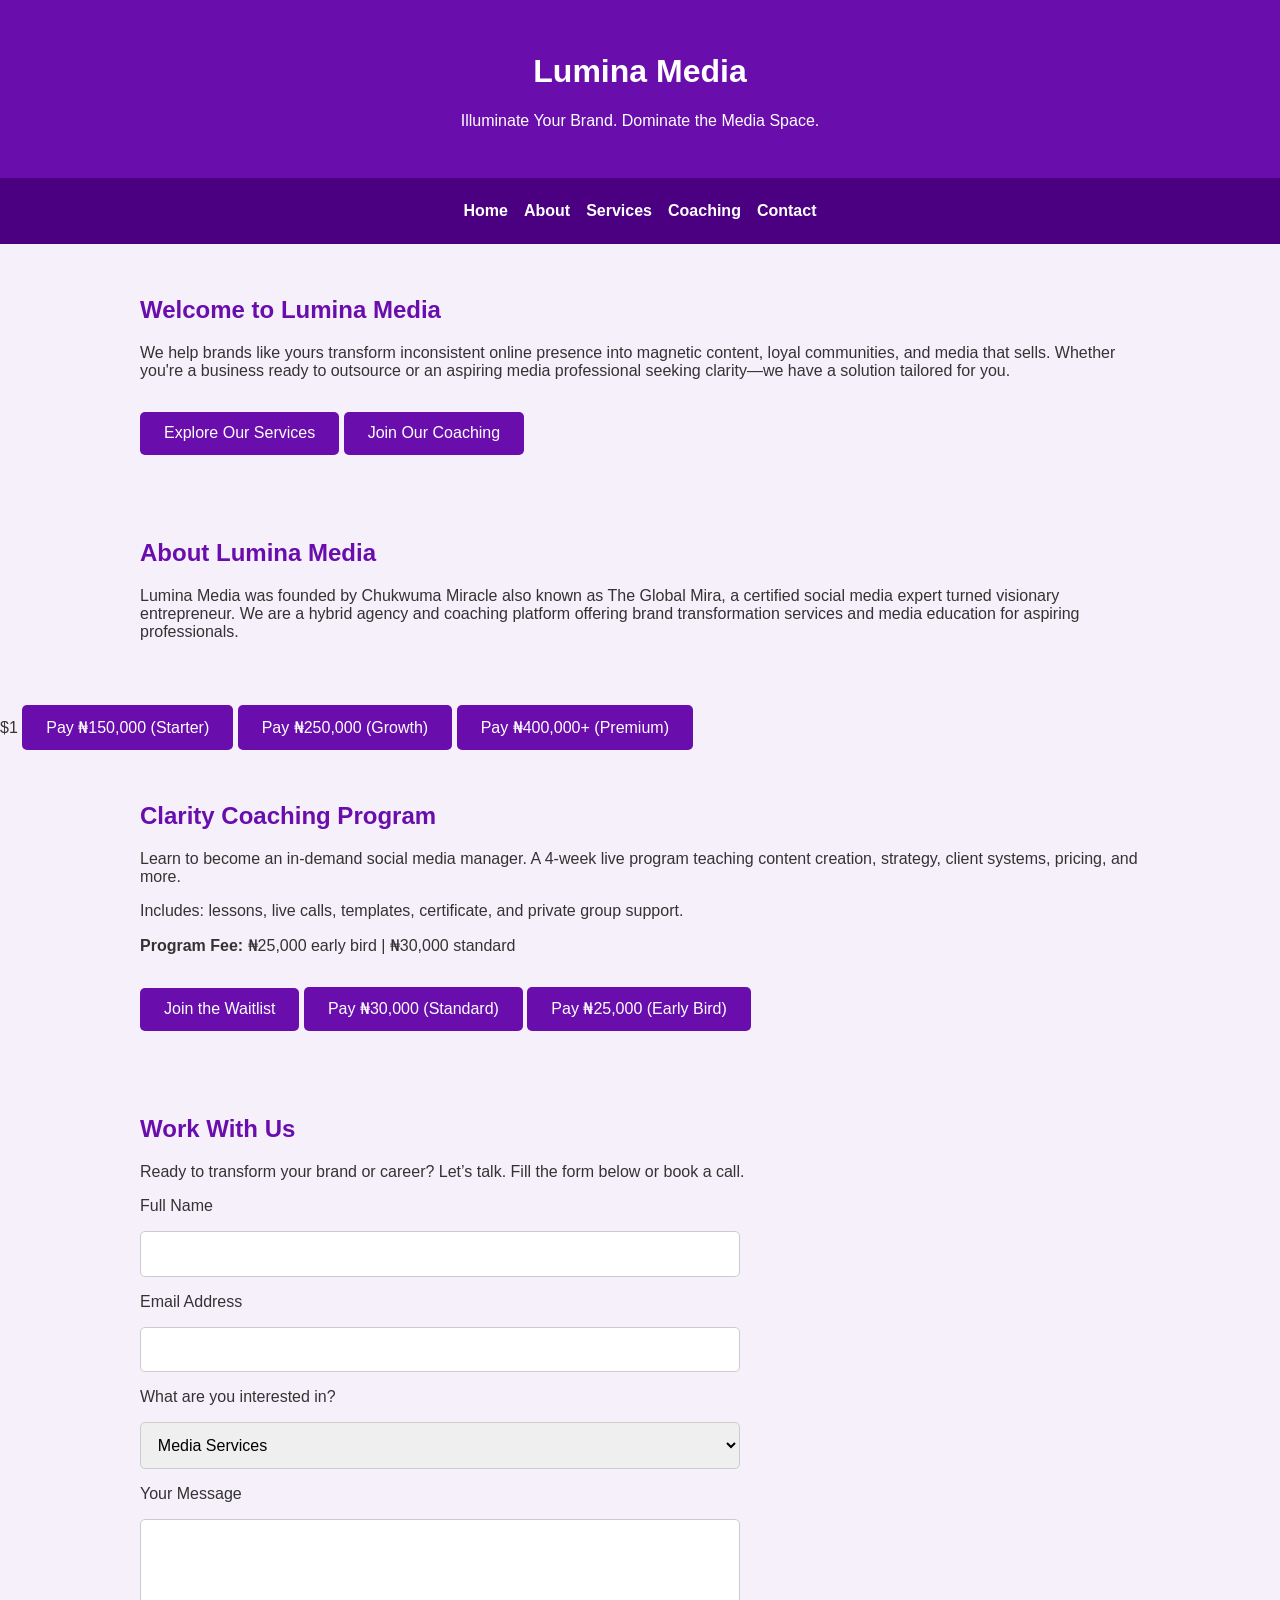
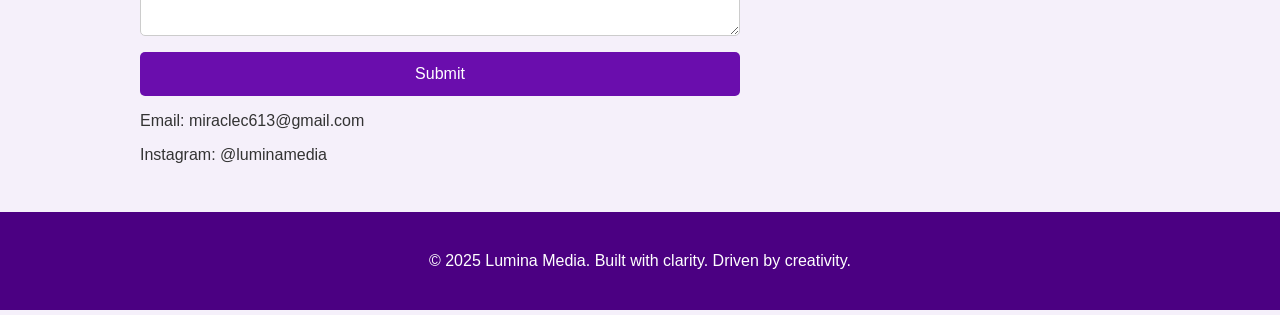
==== index.html @ eacf4d1a "Create index.html" ====
<!DOCTYPE html>
<html lang="en">

<head>
  <meta charset="UTF-8">
  <meta name="viewport" content="width=device-width, initial-scale=1.0">
  <title>Lumina Media</title>
  <style>
    body {
      margin: 0;
      font-family: 'Segoe UI', Tahoma, Geneva, Verdana, sans-serif;
      background-color: #f5f0fa;
      color: #333;
    }

    header {
      background-color: #6a0dad; /* Brand purple */
      color: #fff;
      padding: 2rem;
      text-align: center;
    }

    nav {
      background-color: #4b0082;
      display: flex;
      flex-wrap: wrap;
      justify-content: center;
      padding: 1rem;
    }

    nav a {
      color: #fff;
      margin: 0.5rem;
      text-decoration: none;
      font-weight: bold;
    }

    section {
      padding: 2rem;
      max-width: 1000px;
      margin: auto;
    }

    h2 {
      color: #6a0dad;
    }

    footer {
      background-color: #4b0082;
      color: white;
      text-align: center;
      padding: 1.5rem;
    }

    .cta-button {
      display: inline-block;
      background-color: #6a0dad;
      color: #fff;
      padding: 0.8rem 1.5rem;
      border-radius: 5px;
      text-decoration: none;
      margin-top: 1rem;
    }

    form {
      display: flex;
      flex-direction: column;
      gap: 1rem;
      max-width: 600px;
      margin-top: 1rem;
    }

    input, textarea, select, button {
      padding: 0.8rem;
      border: 1px solid #ccc;
      border-radius: 5px;
      font-size: 1rem;
    }

    button {
      background-color: #6a0dad;
      color: white;
      border: none;
      cursor: pointer;
    }

    button:hover {
      background-color: #5a009c;
    }

    @media (max-width: 768px) {
      nav {
        flex-direction: column;
        align-items: center;
      }

      section {
        padding: 1rem;
      }
    }
  </style>
</head>

<body>
  <header>
    <h1>Lumina Media</h1>
    <p>Illuminate Your Brand. Dominate the Media Space.</p>
  </header>

  <nav>
    <a href="#home">Home</a>
    <a href="#about">About</a>
    <a href="#services">Services</a>
    <a href="#coaching">Coaching</a>
    <a href="#contact">Contact</a>
  </nav>

  <section id="home">
    <h2>Welcome to Lumina Media</h2>
    <p>We help brands like yours transform inconsistent online presence into magnetic content, loyal communities, and media that sells. Whether you're a business ready to outsource or an aspiring media professional seeking clarity—we have a solution tailored for you.</p>
    <a href="#services" class="cta-button">Explore Our Services</a>
    <a href="#coaching" class="cta-button">Join Our Coaching</a>
  </section>

  <section id="about">
    <h2>About Lumina Media</h2>
    <p>Lumina Media was founded by Chukwuma Miracle also known as The Global Mira, a certified social media expert turned visionary entrepreneur. We are a hybrid agency and coaching platform offering brand transformation services and media education for aspiring professionals.</p>
  </section>

  $1

  <button onclick="payForStarter()" class="cta-button">Pay ₦150,000 (Starter)</button>
  <button onclick="payForGrowth()" class="cta-button">Pay ₦250,000 (Growth)</button>
  <button onclick="payForPremium()" class="cta-button">Pay ₦400,000+ (Premium)</button>
</section>

  <section id="coaching">
    <h2>Clarity Coaching Program</h2>
    <p>Learn to become an in-demand social media manager. A 4-week live program teaching content creation, strategy, client systems, pricing, and more.</p>
    <p>Includes: lessons, live calls, templates, certificate, and private group support.</p>
    <p><strong>Program Fee:</strong> ₦25,000 early bird | ₦30,000 standard</p>
    <a href="#contact" class="cta-button">Join the Waitlist</a>
  <button onclick="payWithPaystackStandard()" class="cta-button">Pay ₦30,000 (Standard)</button>
<button onclick="payWithPaystackEarlyBird()" class="cta-button">Pay ₦25,000 (Early Bird)</button>

<script src="https://js.paystack.co/v1/inline.js">  function payForStarter() {
    var handler = PaystackPop.setup({
      key: 'pk_test_6141b85a9f91c3f1a04c5c65127d04c262500b58',
      email: 'miraclec613@gmail.com',
      amount: 15000000,
      currency: 'NGN',
      ref: '' + Math.floor((Math.random() * 1000000000) + 1),
      callback: function(response) {
        alert('Starter Package Payment successful. Transaction reference: ' + response.reference);
      },
      onClose: function() {
        alert('Payment window closed.');
      }
    });
    handler.openIframe();
  }

  function payForGrowth() {
    var handler = PaystackPop.setup({
      key: 'pk_test_6141b85a9f91c3f1a04c5c65127d04c262500b58',
      email: 'miraclec613@gmail.com',
      amount: 25000000,
      currency: 'NGN',
      ref: '' + Math.floor((Math.random() * 1000000000) + 1),
      callback: function(response) {
        alert('Growth Package Payment successful. Transaction reference: ' + response.reference);
      },
      onClose: function() {
        alert('Payment window closed.');
      }
    });
    handler.openIframe();
  }

  function payForPremium() {
    var handler = PaystackPop.setup({
      key: 'pk_test_6141b85a9f91c3f1a04c5c65127d04c262500b58',
      email: 'miraclec613@gmail.com',
      amount: 40000000,
      currency: 'NGN',
      ref: '' + Math.floor((Math.random() * 1000000000) + 1),
      callback: function(response) {
        alert('Premium Package Payment successful. Transaction reference: ' + response.reference);
      },
      onClose: function() {
        alert('Payment window closed.');
      }
    });
    handler.openIframe();
  }

$1
<script>
  function payWithPaystackStandard() {
    var handler = PaystackPop.setup({
      key: 'pk_test_6141b85a9f91c3f1a04c5c65127d04c262500b58',
      email: 'miraclec613@gmail.com',
      amount: 3000000, // ₦30,000
      currency: 'NGN',
      ref: '' + Math.floor((Math.random() * 1000000000) + 1),
      callback: function(response) {
        alert('Standard Payment successful. Transaction reference: ' + response.reference);
      },
      onClose: function() {
        alert('Payment window closed.');
      }
    });
    handler.openIframe();
  }

  function payWithPaystackEarlyBird() {
    var handler = PaystackPop.setup({
      key: 'pk_test_6141b85a9f91c3f1a04c5c65127d04c262500b58',
      email: 'miraclec613@gmail.com',
      amount: 2500000, // ₦25,000
      currency: 'NGN',
      ref: '' + Math.floor((Math.random() * 1000000000) + 1),
      callback: function(response) {
        alert('Early Bird Payment successful. Transaction reference: ' + response.reference);
      },
      onClose: function() {
        alert('Payment window closed.');
      }
    });
    handler.openIframe();
  }
</script>

</section>
<section id="contact">
    <h2>Work With Us</h2>
    <p>Ready to transform your brand or career? Let’s talk. Fill the form below or book a call.</p>

    <form action="https://formspree.io/f/xovwnzne" method="POST" onsubmit="window.location.href='https://calendly.com/luminamedia-booking'; return false;">
      <label for="name">Full Name</label>
      <input type="text" id="name" name="name" required>

      <label for="email">Email Address</label>
      <input type="email" id="email" name="email" required>

      <label for="service">What are you interested in?</label>
      <select id="service" name="service">
        <option value="media">Media Services</option>
        <option value="coaching">Coaching Program</option>
        <option value="both">Both</option>
      </select>

      <label for="message">Your Message</label>
      <textarea id="message" name="message" rows="5" required></textarea>

      <button type="submit">Submit</button>
    </form>

    <p>Email: miraclec613@gmail.com</p>
    <p>Instagram: @luminamedia</p>
  </section>

  <footer>
    <p>&copy; 2025 Lumina Media. Built with clarity. Driven by creativity.</p>
  </footer>
</body>

</html>
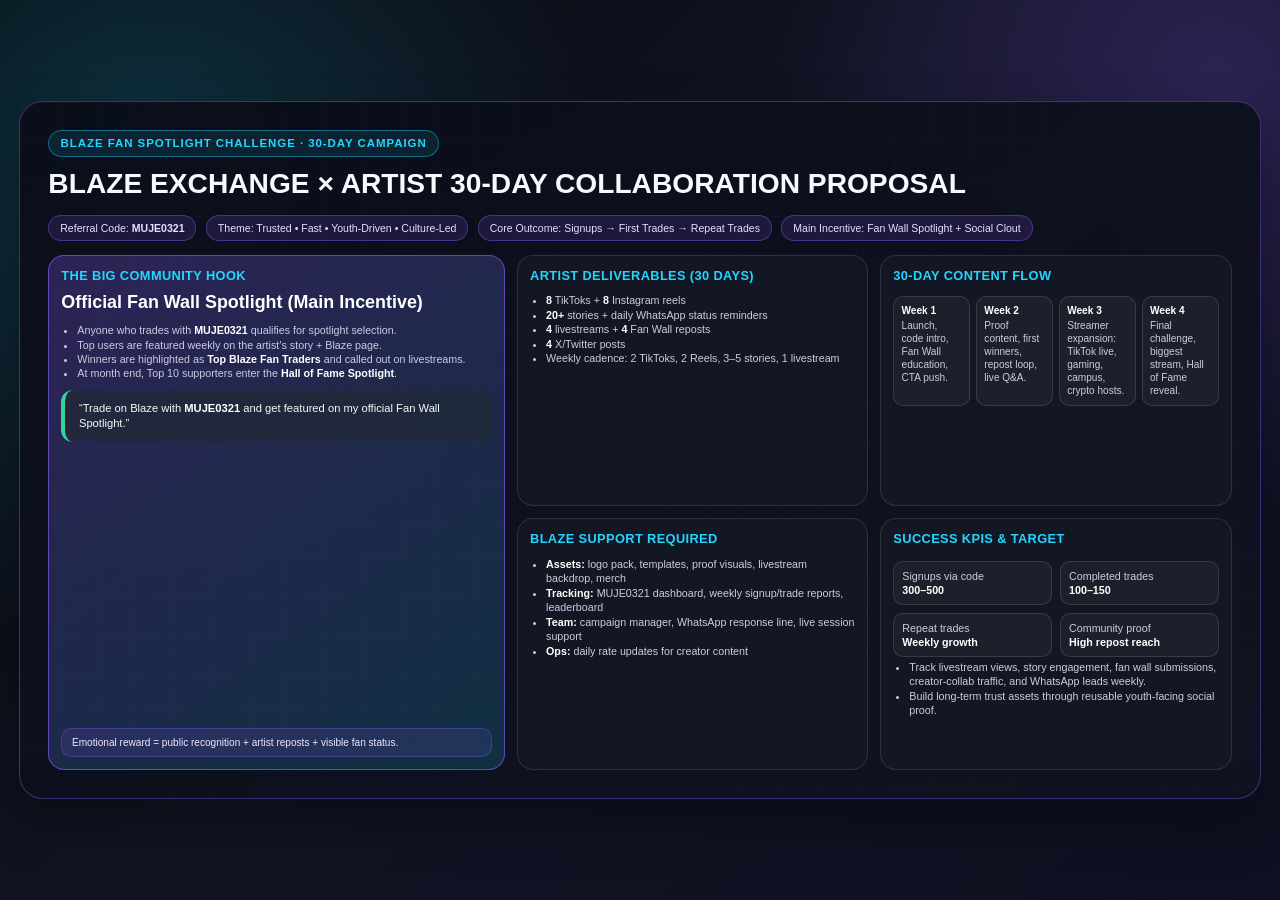
==== commit 382b138f: "Merge pull request #1 from chukwumaM/codex/create-presentation-slide-for-artist-collaboration Create" ====
--- a/index.html
+++ b/index.html
@@ -1,268 +1,305 @@
 <!DOCTYPE html>
 <html lang="en">
-
 <head>
-  <meta charset="UTF-8">
-  <meta name="viewport" content="width=device-width, initial-scale=1.0">
-  <title>Lumina Media</title>
+  <meta charset="UTF-8" />
+  <meta name="viewport" content="width=device-width, initial-scale=1.0" />
+  <title>Blaze Exchange × Artist Collaboration Proposal</title>
   <style>
+    :root {
+      --bg: #06070b;
+      --card: rgba(20, 24, 36, 0.92);
+      --card-soft: rgba(34, 40, 58, 0.85);
+      --text: #f8f9ff;
+      --muted: #c9cde1;
+      --accent: #8d5bff;
+      --accent-2: #25d5ff;
+      --success: #34d399;
+      --warning: #f59e0b;
+      --border: rgba(141, 91, 255, 0.4);
+      --shadow: 0 24px 50px rgba(0, 0, 0, 0.35);
+    }
+
+    * { box-sizing: border-box; }
+
     body {
       margin: 0;
-      font-family: 'Segoe UI', Tahoma, Geneva, Verdana, sans-serif;
-      background-color: #f5f0fa;
-      color: #333;
-    }
-
-    header {
-      background-color: #6a0dad; /* Brand purple */
-      color: #fff;
-      padding: 2rem;
-      text-align: center;
-    }
-
-    nav {
-      background-color: #4b0082;
+      font-family: Inter, "Segoe UI", Arial, sans-serif;
+      background:
+        radial-gradient(circle at 10% 20%, rgba(37, 213, 255, 0.2), transparent 35%),
+        radial-gradient(circle at 95% 10%, rgba(141, 91, 255, 0.22), transparent 30%),
+        linear-gradient(135deg, #06070b, #111423 45%, #0d1020);
+      color: var(--text);
+      min-height: 100vh;
+      padding: 1.2rem;
+      display: grid;
+      place-items: center;
+    }
+
+    .slide {
+      width: min(1500px, 100%);
+      aspect-ratio: 16 / 9;
+      background: linear-gradient(145deg, rgba(11, 14, 26, 0.95), rgba(16, 19, 33, 0.98));
+      border: 1px solid var(--border);
+      border-radius: 24px;
+      box-shadow: var(--shadow);
+      padding: clamp(16px, 2.2vw, 32px);
+      display: grid;
+      grid-template-rows: auto auto 1fr;
+      gap: 14px;
+      overflow: hidden;
+      position: relative;
+    }
+
+    .slide::after {
+      content: "";
+      position: absolute;
+      inset: 0;
+      background-image: linear-gradient(to right, rgba(255, 255, 255, 0.03) 1px, transparent 1px),
+                        linear-gradient(to bottom, rgba(255, 255, 255, 0.03) 1px, transparent 1px);
+      background-size: 38px 38px;
+      pointer-events: none;
+      opacity: 0.45;
+    }
+
+    .headline, .subhead, .grid { position: relative; z-index: 1; }
+
+    .kicker {
+      display: inline-flex;
+      align-items: center;
+      gap: .5rem;
+      font-size: clamp(.72rem, .9vw, .9rem);
+      text-transform: uppercase;
+      letter-spacing: .08em;
+      color: var(--accent-2);
+      background: rgba(37, 213, 255, 0.1);
+      padding: .4rem .7rem;
+      border-radius: 999px;
+      border: 1px solid rgba(37, 213, 255, 0.4);
+      margin-bottom: .55rem;
+      font-weight: 600;
+    }
+
+    h1 {
+      margin: 0;
+      font-size: clamp(1.2rem, 2.2vw, 2.3rem);
+      line-height: 1.25;
+      font-weight: 800;
+      max-width: 75ch;
+    }
+
+    .subhead {
       display: flex;
       flex-wrap: wrap;
-      justify-content: center;
-      padding: 1rem;
-    }
-
-    nav a {
-      color: #fff;
-      margin: 0.5rem;
-      text-decoration: none;
-      font-weight: bold;
-    }
-
-    section {
-      padding: 2rem;
-      max-width: 1000px;
-      margin: auto;
-    }
-
-    h2 {
-      color: #6a0dad;
-    }
-
-    footer {
-      background-color: #4b0082;
-      color: white;
-      text-align: center;
-      padding: 1.5rem;
-    }
-
-    .cta-button {
-      display: inline-block;
-      background-color: #6a0dad;
-      color: #fff;
-      padding: 0.8rem 1.5rem;
-      border-radius: 5px;
-      text-decoration: none;
-      margin-top: 1rem;
-    }
-
-    form {
+      gap: .6rem;
+    }
+
+    .pill {
+      font-size: clamp(.66rem, .8vw, .9rem);
+      padding: .38rem .68rem;
+      border-radius: 999px;
+      background: rgba(141, 91, 255, .14);
+      border: 1px solid rgba(141, 91, 255, .4);
+      color: #e8ddff;
+      white-space: nowrap;
+    }
+
+    .grid {
+      display: grid;
+      grid-template-columns: 1.3fr 1fr 1fr;
+      gap: 12px;
+      min-height: 0;
+    }
+
+    .card {
+      background: var(--card);
+      border: 1px solid rgba(201, 205, 225, 0.14);
+      border-radius: 16px;
+      padding: 12px;
       display: flex;
       flex-direction: column;
-      gap: 1rem;
-      max-width: 600px;
-      margin-top: 1rem;
-    }
-
-    input, textarea, select, button {
-      padding: 0.8rem;
-      border: 1px solid #ccc;
-      border-radius: 5px;
-      font-size: 1rem;
-    }
-
-    button {
-      background-color: #6a0dad;
+      min-height: 0;
+    }
+
+    .card h2, .card h3 {
+      margin: 0 0 .45rem;
+      font-size: clamp(.8rem, 1vw, 1rem);
+      letter-spacing: .03em;
+      text-transform: uppercase;
+      color: var(--accent-2);
+    }
+
+    .big {
+      font-size: clamp(1rem, 1.4vw, 1.2rem);
+      font-weight: 700;
+      margin: .1rem 0 .45rem;
       color: white;
-      border: none;
-      cursor: pointer;
-    }
-
-    button:hover {
-      background-color: #5a009c;
-    }
-
-    @media (max-width: 768px) {
-      nav {
-        flex-direction: column;
-        align-items: center;
-      }
-
-      section {
-        padding: 1rem;
-      }
+    }
+
+    ul {
+      margin: .2rem 0 0;
+      padding-left: 1rem;
+      color: var(--muted);
+      font-size: clamp(.67rem, .79vw, .87rem);
+      line-height: 1.35;
+    }
+
+    .split {
+      display: grid;
+      grid-template-rows: 1fr 1fr;
+      gap: 12px;
+      min-height: 0;
+    }
+
+    .card strong { color: #fff; }
+
+    .hook {
+      background: linear-gradient(145deg, rgba(141, 91, 255, .26), rgba(37, 213, 255, .16));
+      border: 1px solid rgba(141, 91, 255, .6);
+    }
+
+    .quote {
+      background: var(--card-soft);
+      border-left: 4px solid var(--success);
+      padding: .7rem .85rem;
+      border-radius: 12px;
+      margin-top: .55rem;
+      font-size: clamp(.7rem, .84vw, .94rem);
+      color: #ebfff7;
+      line-height: 1.35;
+    }
+
+    .kpis {
+      display: grid;
+      grid-template-columns: 1fr 1fr;
+      gap: 8px;
+      margin-top: .45rem;
+      font-size: clamp(.67rem, .78vw, .88rem);
+      color: var(--muted);
+    }
+
+    .kpi-box {
+      background: rgba(255, 255, 255, 0.04);
+      border-radius: 10px;
+      padding: .5rem;
+      border: 1px solid rgba(255, 255, 255, 0.12);
+    }
+
+    .kpi-box span { display:block; color: #fff; font-weight:700; margin-top: 2px; }
+
+    .timeline {
+      display: grid;
+      grid-template-columns: repeat(4, 1fr);
+      gap: 6px;
+      margin-top: .35rem;
+    }
+
+    .week {
+      background: rgba(255,255,255,.04);
+      border: 1px solid rgba(255,255,255,.12);
+      border-radius: 10px;
+      padding: .45rem;
+      font-size: clamp(.63rem, .73vw, .8rem);
+      color: var(--muted);
+      line-height: 1.3;
+    }
+
+    .week b { color: #fff; display: block; margin-bottom: 2px; }
+
+    .footer-note {
+      margin-top: auto;
+      font-size: clamp(.63rem, .72vw, .8rem);
+      color: #f0e7ff;
+      background: rgba(141, 91, 255, .12);
+      border: 1px solid rgba(141, 91, 255, .3);
+      border-radius: 10px;
+      padding: .5rem .6rem;
+    }
+
+    @media (max-width: 1100px) {
+      .slide { aspect-ratio: auto; }
+      .grid { grid-template-columns: 1fr; }
+      .split { grid-template-rows: auto; }
+      .timeline { grid-template-columns: 1fr 1fr; }
     }
   </style>
 </head>
-
 <body>
-  <header>
-    <h1>Lumina Media</h1>
-    <p>Illuminate Your Brand. Dominate the Media Space.</p>
-  </header>
-
-  <nav>
-    <a href="#home">Home</a>
-    <a href="#about">About</a>
-    <a href="#services">Services</a>
-    <a href="#coaching">Coaching</a>
-    <a href="#contact">Contact</a>
-  </nav>
-
-  <section id="home">
-    <h2>Welcome to Lumina Media</h2>
-    <p>We help brands like yours transform inconsistent online presence into magnetic content, loyal communities, and media that sells. Whether you're a business ready to outsource or an aspiring media professional seeking clarity—we have a solution tailored for you.</p>
-    <a href="#services" class="cta-button">Explore Our Services</a>
-    <a href="#coaching" class="cta-button">Join Our Coaching</a>
-  </section>
-
-  <section id="about">
-    <h2>About Lumina Media</h2>
-    <p>Lumina Media was founded by Chukwuma Miracle also known as The Global Mira, a certified social media expert turned visionary entrepreneur. We are a hybrid agency and coaching platform offering brand transformation services and media education for aspiring professionals.</p>
-  </section>
-
-  $1
-
-  <button onclick="payForStarter()" class="cta-button">Pay ₦150,000 (Starter)</button>
-  <button onclick="payForGrowth()" class="cta-button">Pay ₦250,000 (Growth)</button>
-  <button onclick="payForPremium()" class="cta-button">Pay ₦400,000+ (Premium)</button>
-</section>
-
-  <section id="coaching">
-    <h2>Clarity Coaching Program</h2>
-    <p>Learn to become an in-demand social media manager. A 4-week live program teaching content creation, strategy, client systems, pricing, and more.</p>
-    <p>Includes: lessons, live calls, templates, certificate, and private group support.</p>
-    <p><strong>Program Fee:</strong> ₦25,000 early bird | ₦30,000 standard</p>
-    <a href="#contact" class="cta-button">Join the Waitlist</a>
-  <button onclick="payWithPaystackStandard()" class="cta-button">Pay ₦30,000 (Standard)</button>
-<button onclick="payWithPaystackEarlyBird()" class="cta-button">Pay ₦25,000 (Early Bird)</button>
-
-<script src="https://js.paystack.co/v1/inline.js">  function payForStarter() {
-    var handler = PaystackPop.setup({
-      key: 'pk_test_6141b85a9f91c3f1a04c5c65127d04c262500b58',
-      email: 'miraclec613@gmail.com',
-      amount: 15000000,
-      currency: 'NGN',
-      ref: '' + Math.floor((Math.random() * 1000000000) + 1),
-      callback: function(response) {
-        alert('Starter Package Payment successful. Transaction reference: ' + response.reference);
-      },
-      onClose: function() {
-        alert('Payment window closed.');
-      }
-    });
-    handler.openIframe();
-  }
-
-  function payForGrowth() {
-    var handler = PaystackPop.setup({
-      key: 'pk_test_6141b85a9f91c3f1a04c5c65127d04c262500b58',
-      email: 'miraclec613@gmail.com',
-      amount: 25000000,
-      currency: 'NGN',
-      ref: '' + Math.floor((Math.random() * 1000000000) + 1),
-      callback: function(response) {
-        alert('Growth Package Payment successful. Transaction reference: ' + response.reference);
-      },
-      onClose: function() {
-        alert('Payment window closed.');
-      }
-    });
-    handler.openIframe();
-  }
-
-  function payForPremium() {
-    var handler = PaystackPop.setup({
-      key: 'pk_test_6141b85a9f91c3f1a04c5c65127d04c262500b58',
-      email: 'miraclec613@gmail.com',
-      amount: 40000000,
-      currency: 'NGN',
-      ref: '' + Math.floor((Math.random() * 1000000000) + 1),
-      callback: function(response) {
-        alert('Premium Package Payment successful. Transaction reference: ' + response.reference);
-      },
-      onClose: function() {
-        alert('Payment window closed.');
-      }
-    });
-    handler.openIframe();
-  }
-
-$1
-<script>
-  function payWithPaystackStandard() {
-    var handler = PaystackPop.setup({
-      key: 'pk_test_6141b85a9f91c3f1a04c5c65127d04c262500b58',
-      email: 'miraclec613@gmail.com',
-      amount: 3000000, // ₦30,000
-      currency: 'NGN',
-      ref: '' + Math.floor((Math.random() * 1000000000) + 1),
-      callback: function(response) {
-        alert('Standard Payment successful. Transaction reference: ' + response.reference);
-      },
-      onClose: function() {
-        alert('Payment window closed.');
-      }
-    });
-    handler.openIframe();
-  }
-
-  function payWithPaystackEarlyBird() {
-    var handler = PaystackPop.setup({
-      key: 'pk_test_6141b85a9f91c3f1a04c5c65127d04c262500b58',
-      email: 'miraclec613@gmail.com',
-      amount: 2500000, // ₦25,000
-      currency: 'NGN',
-      ref: '' + Math.floor((Math.random() * 1000000000) + 1),
-      callback: function(response) {
-        alert('Early Bird Payment successful. Transaction reference: ' + response.reference);
-      },
-      onClose: function() {
-        alert('Payment window closed.');
-      }
-    });
-    handler.openIframe();
-  }
-</script>
-
-</section>
-<section id="contact">
-    <h2>Work With Us</h2>
-    <p>Ready to transform your brand or career? Let’s talk. Fill the form below or book a call.</p>
-
-    <form action="https://formspree.io/f/xovwnzne" method="POST" onsubmit="window.location.href='https://calendly.com/luminamedia-booking'; return false;">
-      <label for="name">Full Name</label>
-      <input type="text" id="name" name="name" required>
-
-      <label for="email">Email Address</label>
-      <input type="email" id="email" name="email" required>
-
-      <label for="service">What are you interested in?</label>
-      <select id="service" name="service">
-        <option value="media">Media Services</option>
-        <option value="coaching">Coaching Program</option>
-        <option value="both">Both</option>
-      </select>
-
-      <label for="message">Your Message</label>
-      <textarea id="message" name="message" rows="5" required></textarea>
-
-      <button type="submit">Submit</button>
-    </form>
-
-    <p>Email: miraclec613@gmail.com</p>
-    <p>Instagram: @luminamedia</p>
-  </section>
-
-  <footer>
-    <p>&copy; 2025 Lumina Media. Built with clarity. Driven by creativity.</p>
-  </footer>
+  <main class="slide" aria-label="BLAZE EXCHANGE × ARTIST 30-DAY COLLABORATION PROPOSAL">
+    <section class="headline">
+      <span class="kicker">Blaze Fan Spotlight Challenge · 30-Day Campaign</span>
+      <h1>BLAZE EXCHANGE × ARTIST 30-DAY COLLABORATION PROPOSAL</h1>
+    </section>
+
+    <section class="subhead" aria-label="campaign highlights">
+      <span class="pill">Referral Code: <strong>MUJE0321</strong></span>
+      <span class="pill">Theme: Trusted • Fast • Youth-Driven • Culture-Led</span>
+      <span class="pill">Core Outcome: Signups → First Trades → Repeat Trades</span>
+      <span class="pill">Main Incentive: Fan Wall Spotlight + Social Clout</span>
+    </section>
+
+    <section class="grid">
+      <article class="card hook">
+        <h2>The Big Community Hook</h2>
+        <p class="big">Official Fan Wall Spotlight (Main Incentive)</p>
+        <ul>
+          <li>Anyone who trades with <strong>MUJE0321</strong> qualifies for spotlight selection.</li>
+          <li>Top users are featured weekly on the artist’s story + Blaze page.</li>
+          <li>Winners are highlighted as <strong>Top Blaze Fan Traders</strong> and called out on livestreams.</li>
+          <li>At month end, Top 10 supporters enter the <strong>Hall of Fame Spotlight</strong>.</li>
+        </ul>
+        <div class="quote">“Trade on Blaze with <strong>MUJE0321</strong> and get featured on my official Fan Wall Spotlight.”</div>
+        <div class="footer-note">Emotional reward = public recognition + artist reposts + visible fan status.</div>
+      </article>
+
+      <div class="split">
+        <article class="card">
+          <h3>Artist Deliverables (30 Days)</h3>
+          <ul>
+            <li><strong>8</strong> TikToks + <strong>8</strong> Instagram reels</li>
+            <li><strong>20+</strong> stories + daily WhatsApp status reminders</li>
+            <li><strong>4</strong> livestreams + <strong>4</strong> Fan Wall reposts</li>
+            <li><strong>4</strong> X/Twitter posts</li>
+            <li>Weekly cadence: 2 TikToks, 2 Reels, 3–5 stories, 1 livestream</li>
+          </ul>
+        </article>
+
+        <article class="card">
+          <h3>Blaze Support Required</h3>
+          <ul>
+            <li><strong>Assets:</strong> logo pack, templates, proof visuals, livestream backdrop, merch</li>
+            <li><strong>Tracking:</strong> MUJE0321 dashboard, weekly signup/trade reports, leaderboard</li>
+            <li><strong>Team:</strong> campaign manager, WhatsApp response line, live session support</li>
+            <li><strong>Ops:</strong> daily rate updates for creator content</li>
+          </ul>
+        </article>
+      </div>
+
+      <div class="split">
+        <article class="card">
+          <h3>30-Day Content Flow</h3>
+          <div class="timeline">
+            <div class="week"><b>Week 1</b>Launch, code intro, Fan Wall education, CTA push.</div>
+            <div class="week"><b>Week 2</b>Proof content, first winners, repost loop, live Q&amp;A.</div>
+            <div class="week"><b>Week 3</b>Streamer expansion: TikTok live, gaming, campus, crypto hosts.</div>
+            <div class="week"><b>Week 4</b>Final challenge, biggest stream, Hall of Fame reveal.</div>
+          </div>
+        </article>
+
+        <article class="card">
+          <h3>Success KPIs & Target</h3>
+          <div class="kpis">
+            <div class="kpi-box">Signups via code<span>300–500</span></div>
+            <div class="kpi-box">Completed trades<span>100–150</span></div>
+            <div class="kpi-box">Repeat trades<span>Weekly growth</span></div>
+            <div class="kpi-box">Community proof<span>High repost reach</span></div>
+          </div>
+          <ul>
+            <li>Track livestream views, story engagement, fan wall submissions, creator-collab traffic, and WhatsApp leads weekly.</li>
+            <li>Build long-term trust assets through reusable youth-facing social proof.</li>
+          </ul>
+        </article>
+      </div>
+    </section>
+  </main>
 </body>
-
 </html>
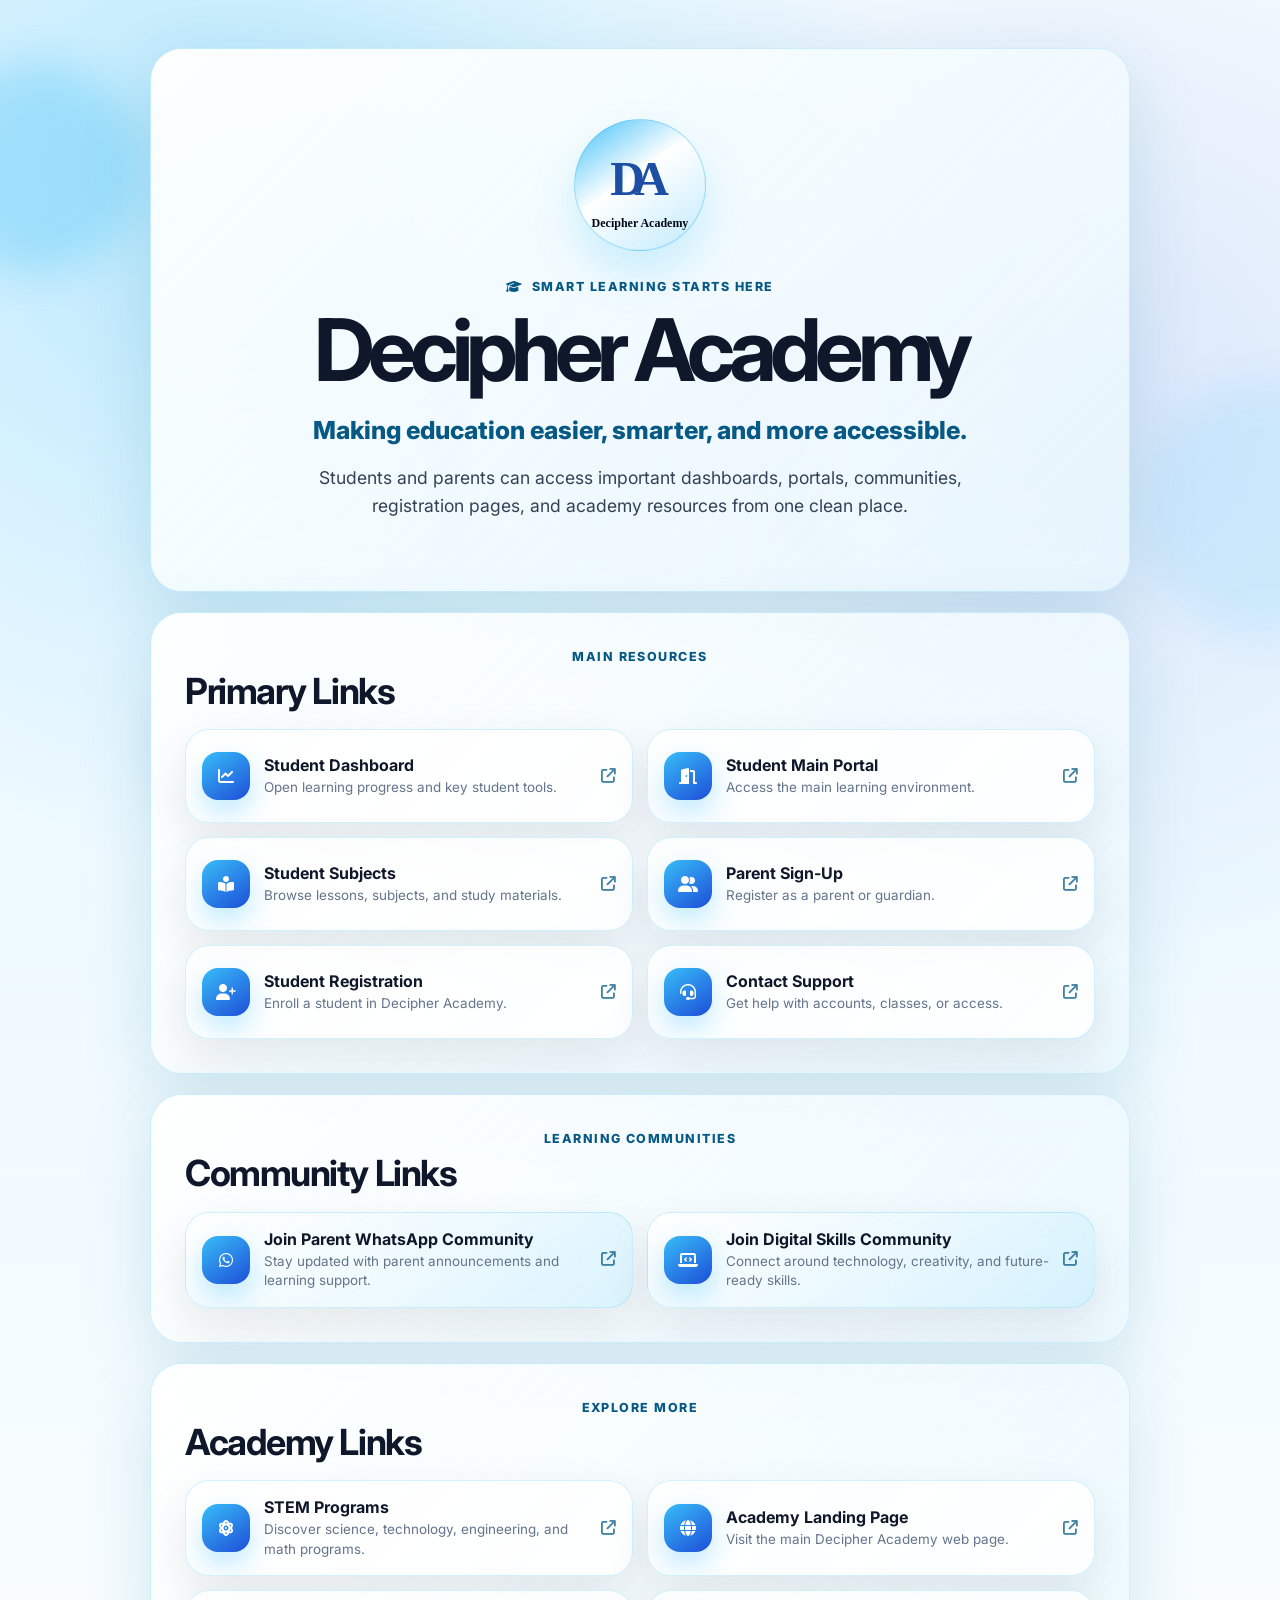
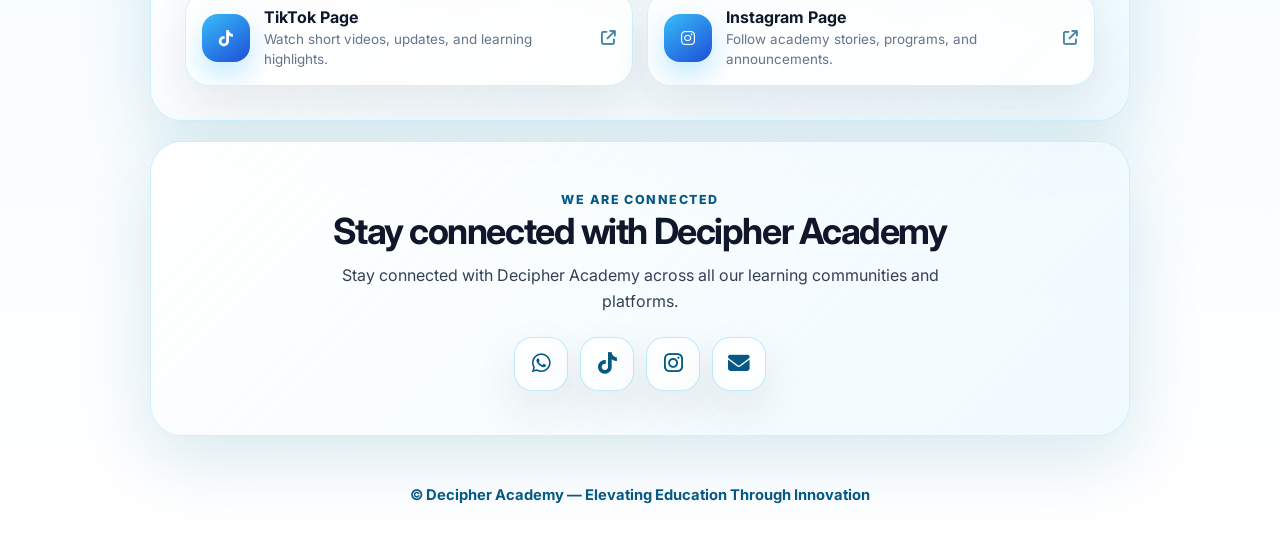
==== commit 35b88211: "Create Decipher Academy landing page" ====
--- a/index.html
+++ b/index.html
@@ -1,305 +1,230 @@
 <!DOCTYPE html>
 <html lang="en">
 <head>
+  <!-- Basic page setup for GitHub Pages and mobile devices -->
   <meta charset="UTF-8" />
   <meta name="viewport" content="width=device-width, initial-scale=1.0" />
-  <title>Blaze Exchange × Artist Collaboration Proposal</title>
-  <style>
-    :root {
-      --bg: #06070b;
-      --card: rgba(20, 24, 36, 0.92);
-      --card-soft: rgba(34, 40, 58, 0.85);
-      --text: #f8f9ff;
-      --muted: #c9cde1;
-      --accent: #8d5bff;
-      --accent-2: #25d5ff;
-      --success: #34d399;
-      --warning: #f59e0b;
-      --border: rgba(141, 91, 255, 0.4);
-      --shadow: 0 24px 50px rgba(0, 0, 0, 0.35);
-    }
-
-    * { box-sizing: border-box; }
-
-    body {
-      margin: 0;
-      font-family: Inter, "Segoe UI", Arial, sans-serif;
-      background:
-        radial-gradient(circle at 10% 20%, rgba(37, 213, 255, 0.2), transparent 35%),
-        radial-gradient(circle at 95% 10%, rgba(141, 91, 255, 0.22), transparent 30%),
-        linear-gradient(135deg, #06070b, #111423 45%, #0d1020);
-      color: var(--text);
-      min-height: 100vh;
-      padding: 1.2rem;
-      display: grid;
-      place-items: center;
-    }
-
-    .slide {
-      width: min(1500px, 100%);
-      aspect-ratio: 16 / 9;
-      background: linear-gradient(145deg, rgba(11, 14, 26, 0.95), rgba(16, 19, 33, 0.98));
-      border: 1px solid var(--border);
-      border-radius: 24px;
-      box-shadow: var(--shadow);
-      padding: clamp(16px, 2.2vw, 32px);
-      display: grid;
-      grid-template-rows: auto auto 1fr;
-      gap: 14px;
-      overflow: hidden;
-      position: relative;
-    }
-
-    .slide::after {
-      content: "";
-      position: absolute;
-      inset: 0;
-      background-image: linear-gradient(to right, rgba(255, 255, 255, 0.03) 1px, transparent 1px),
-                        linear-gradient(to bottom, rgba(255, 255, 255, 0.03) 1px, transparent 1px);
-      background-size: 38px 38px;
-      pointer-events: none;
-      opacity: 0.45;
-    }
-
-    .headline, .subhead, .grid { position: relative; z-index: 1; }
-
-    .kicker {
-      display: inline-flex;
-      align-items: center;
-      gap: .5rem;
-      font-size: clamp(.72rem, .9vw, .9rem);
-      text-transform: uppercase;
-      letter-spacing: .08em;
-      color: var(--accent-2);
-      background: rgba(37, 213, 255, 0.1);
-      padding: .4rem .7rem;
-      border-radius: 999px;
-      border: 1px solid rgba(37, 213, 255, 0.4);
-      margin-bottom: .55rem;
-      font-weight: 600;
-    }
-
-    h1 {
-      margin: 0;
-      font-size: clamp(1.2rem, 2.2vw, 2.3rem);
-      line-height: 1.25;
-      font-weight: 800;
-      max-width: 75ch;
-    }
-
-    .subhead {
-      display: flex;
-      flex-wrap: wrap;
-      gap: .6rem;
-    }
-
-    .pill {
-      font-size: clamp(.66rem, .8vw, .9rem);
-      padding: .38rem .68rem;
-      border-radius: 999px;
-      background: rgba(141, 91, 255, .14);
-      border: 1px solid rgba(141, 91, 255, .4);
-      color: #e8ddff;
-      white-space: nowrap;
-    }
-
-    .grid {
-      display: grid;
-      grid-template-columns: 1.3fr 1fr 1fr;
-      gap: 12px;
-      min-height: 0;
-    }
-
-    .card {
-      background: var(--card);
-      border: 1px solid rgba(201, 205, 225, 0.14);
-      border-radius: 16px;
-      padding: 12px;
-      display: flex;
-      flex-direction: column;
-      min-height: 0;
-    }
-
-    .card h2, .card h3 {
-      margin: 0 0 .45rem;
-      font-size: clamp(.8rem, 1vw, 1rem);
-      letter-spacing: .03em;
-      text-transform: uppercase;
-      color: var(--accent-2);
-    }
-
-    .big {
-      font-size: clamp(1rem, 1.4vw, 1.2rem);
-      font-weight: 700;
-      margin: .1rem 0 .45rem;
-      color: white;
-    }
-
-    ul {
-      margin: .2rem 0 0;
-      padding-left: 1rem;
-      color: var(--muted);
-      font-size: clamp(.67rem, .79vw, .87rem);
-      line-height: 1.35;
-    }
-
-    .split {
-      display: grid;
-      grid-template-rows: 1fr 1fr;
-      gap: 12px;
-      min-height: 0;
-    }
-
-    .card strong { color: #fff; }
-
-    .hook {
-      background: linear-gradient(145deg, rgba(141, 91, 255, .26), rgba(37, 213, 255, .16));
-      border: 1px solid rgba(141, 91, 255, .6);
-    }
-
-    .quote {
-      background: var(--card-soft);
-      border-left: 4px solid var(--success);
-      padding: .7rem .85rem;
-      border-radius: 12px;
-      margin-top: .55rem;
-      font-size: clamp(.7rem, .84vw, .94rem);
-      color: #ebfff7;
-      line-height: 1.35;
-    }
-
-    .kpis {
-      display: grid;
-      grid-template-columns: 1fr 1fr;
-      gap: 8px;
-      margin-top: .45rem;
-      font-size: clamp(.67rem, .78vw, .88rem);
-      color: var(--muted);
-    }
-
-    .kpi-box {
-      background: rgba(255, 255, 255, 0.04);
-      border-radius: 10px;
-      padding: .5rem;
-      border: 1px solid rgba(255, 255, 255, 0.12);
-    }
-
-    .kpi-box span { display:block; color: #fff; font-weight:700; margin-top: 2px; }
-
-    .timeline {
-      display: grid;
-      grid-template-columns: repeat(4, 1fr);
-      gap: 6px;
-      margin-top: .35rem;
-    }
-
-    .week {
-      background: rgba(255,255,255,.04);
-      border: 1px solid rgba(255,255,255,.12);
-      border-radius: 10px;
-      padding: .45rem;
-      font-size: clamp(.63rem, .73vw, .8rem);
-      color: var(--muted);
-      line-height: 1.3;
-    }
-
-    .week b { color: #fff; display: block; margin-bottom: 2px; }
-
-    .footer-note {
-      margin-top: auto;
-      font-size: clamp(.63rem, .72vw, .8rem);
-      color: #f0e7ff;
-      background: rgba(141, 91, 255, .12);
-      border: 1px solid rgba(141, 91, 255, .3);
-      border-radius: 10px;
-      padding: .5rem .6rem;
-    }
-
-    @media (max-width: 1100px) {
-      .slide { aspect-ratio: auto; }
-      .grid { grid-template-columns: 1fr; }
-      .split { grid-template-rows: auto; }
-      .timeline { grid-template-columns: 1fr 1fr; }
-    }
-  </style>
+  <meta name="description" content="Decipher Academy link-in-bio landing page for students, parents, communities, and academy resources." />
+  <title>Decipher Academy | Learning Links</title>
+
+  <!-- Google Font: Inter keeps the design clean, modern, and educational -->
+  <link rel="preconnect" href="https://fonts.googleapis.com" />
+  <link rel="preconnect" href="https://fonts.gstatic.com" crossorigin />
+  <link href="https://fonts.googleapis.com/css2?family=Inter:wght@400;500;600;700;800;900&display=swap" rel="stylesheet" />
+
+  <!-- Font Awesome icons for link cards and social icons -->
+  <link rel="stylesheet" href="https://cdnjs.cloudflare.com/ajax/libs/font-awesome/6.5.2/css/all.min.css" />
+
+  <!-- Main stylesheet: no frameworks or build tools required -->
+  <link rel="stylesheet" href="style.css" />
 </head>
 <body>
-  <main class="slide" aria-label="BLAZE EXCHANGE × ARTIST 30-DAY COLLABORATION PROPOSAL">
-    <section class="headline">
-      <span class="kicker">Blaze Fan Spotlight Challenge · 30-Day Campaign</span>
-      <h1>BLAZE EXCHANGE × ARTIST 30-DAY COLLABORATION PROPOSAL</h1>
-    </section>
-
-    <section class="subhead" aria-label="campaign highlights">
-      <span class="pill">Referral Code: <strong>MUJE0321</strong></span>
-      <span class="pill">Theme: Trusted • Fast • Youth-Driven • Culture-Led</span>
-      <span class="pill">Core Outcome: Signups → First Trades → Repeat Trades</span>
-      <span class="pill">Main Incentive: Fan Wall Spotlight + Social Clout</span>
-    </section>
-
-    <section class="grid">
-      <article class="card hook">
-        <h2>The Big Community Hook</h2>
-        <p class="big">Official Fan Wall Spotlight (Main Incentive)</p>
-        <ul>
-          <li>Anyone who trades with <strong>MUJE0321</strong> qualifies for spotlight selection.</li>
-          <li>Top users are featured weekly on the artist’s story + Blaze page.</li>
-          <li>Winners are highlighted as <strong>Top Blaze Fan Traders</strong> and called out on livestreams.</li>
-          <li>At month end, Top 10 supporters enter the <strong>Hall of Fame Spotlight</strong>.</li>
-        </ul>
-        <div class="quote">“Trade on Blaze with <strong>MUJE0321</strong> and get featured on my official Fan Wall Spotlight.”</div>
-        <div class="footer-note">Emotional reward = public recognition + artist reposts + visible fan status.</div>
-      </article>
-
-      <div class="split">
-        <article class="card">
-          <h3>Artist Deliverables (30 Days)</h3>
-          <ul>
-            <li><strong>8</strong> TikToks + <strong>8</strong> Instagram reels</li>
-            <li><strong>20+</strong> stories + daily WhatsApp status reminders</li>
-            <li><strong>4</strong> livestreams + <strong>4</strong> Fan Wall reposts</li>
-            <li><strong>4</strong> X/Twitter posts</li>
-            <li>Weekly cadence: 2 TikToks, 2 Reels, 3–5 stories, 1 livestream</li>
-          </ul>
-        </article>
-
-        <article class="card">
-          <h3>Blaze Support Required</h3>
-          <ul>
-            <li><strong>Assets:</strong> logo pack, templates, proof visuals, livestream backdrop, merch</li>
-            <li><strong>Tracking:</strong> MUJE0321 dashboard, weekly signup/trade reports, leaderboard</li>
-            <li><strong>Team:</strong> campaign manager, WhatsApp response line, live session support</li>
-            <li><strong>Ops:</strong> daily rate updates for creator content</li>
-          </ul>
-        </article>
-      </div>
-
-      <div class="split">
-        <article class="card">
-          <h3>30-Day Content Flow</h3>
-          <div class="timeline">
-            <div class="week"><b>Week 1</b>Launch, code intro, Fan Wall education, CTA push.</div>
-            <div class="week"><b>Week 2</b>Proof content, first winners, repost loop, live Q&amp;A.</div>
-            <div class="week"><b>Week 3</b>Streamer expansion: TikTok live, gaming, campus, crypto hosts.</div>
-            <div class="week"><b>Week 4</b>Final challenge, biggest stream, Hall of Fame reveal.</div>
-          </div>
-        </article>
-
-        <article class="card">
-          <h3>Success KPIs & Target</h3>
-          <div class="kpis">
-            <div class="kpi-box">Signups via code<span>300–500</span></div>
-            <div class="kpi-box">Completed trades<span>100–150</span></div>
-            <div class="kpi-box">Repeat trades<span>Weekly growth</span></div>
-            <div class="kpi-box">Community proof<span>High repost reach</span></div>
-          </div>
-          <ul>
-            <li>Track livestream views, story engagement, fan wall submissions, creator-collab traffic, and WhatsApp leads weekly.</li>
-            <li>Build long-term trust assets through reusable youth-facing social proof.</li>
-          </ul>
-        </article>
+  <!-- Decorative blurred shapes create the futuristic sky-blue background feel -->
+  <div class="background-shape shape-one" aria-hidden="true"></div>
+  <div class="background-shape shape-two" aria-hidden="true"></div>
+  <div class="background-shape shape-three" aria-hidden="true"></div>
+
+  <!-- Large logo watermark inspired by the supplied Decipher Academy logo -->
+  <div class="logo-watermark" aria-hidden="true">
+    <span>DA</span>
+  </div>
+
+  <main class="page-shell">
+    <!-- HERO SECTION -->
+    <section class="hero section-card reveal" aria-labelledby="hero-title">
+      <!-- Circular logo placeholder at the top; replace text/image later if needed -->
+      <div class="logo-badge" aria-label="Decipher Academy logo placeholder">
+        <span class="logo-mark">DA</span>
+        <span class="logo-name">Decipher Academy</span>
+      </div>
+
+      <p class="eyebrow"><i class="fa-solid fa-graduation-cap"></i> Smart learning starts here</p>
+      <h1 id="hero-title">Decipher Academy</h1>
+      <p class="tagline">Making education easier, smarter, and more accessible.</p>
+      <p class="intro-text">
+        Students and parents can access important dashboards, portals, communities,
+        registration pages, and academy resources from one clean place.
+      </p>
+    </section>
+
+    <!-- PRIMARY LINKS SECTION -->
+    <section class="link-section reveal" aria-labelledby="primary-links-title">
+      <div class="section-heading">
+        <p class="section-kicker">Main Resources</p>
+        <h2 id="primary-links-title">Primary Links</h2>
+      </div>
+
+      <div class="links-grid">
+        <!-- PLACE URL HERE -->
+        <a class="link-card" href="PASTE_STUDENT_DASHBOARD_LINK_HERE" target="_blank" rel="noopener noreferrer">
+          <span class="icon-circle"><i class="fa-solid fa-chart-line"></i></span>
+          <span class="link-content">
+            <strong>Student Dashboard</strong>
+            <small>Open learning progress and key student tools.</small>
+          </span>
+          <i class="fa-solid fa-arrow-up-right-from-square arrow-icon"></i>
+        </a>
+
+        <!-- PLACE URL HERE -->
+        <a class="link-card" href="PASTE_STUDENT_MAIN_PORTAL_LINK_HERE" target="_blank" rel="noopener noreferrer">
+          <span class="icon-circle"><i class="fa-solid fa-door-open"></i></span>
+          <span class="link-content">
+            <strong>Student Main Portal</strong>
+            <small>Access the main learning environment.</small>
+          </span>
+          <i class="fa-solid fa-arrow-up-right-from-square arrow-icon"></i>
+        </a>
+
+        <!-- PLACE URL HERE -->
+        <a class="link-card" href="PASTE_STUDENT_SUBJECTS_LINK_HERE" target="_blank" rel="noopener noreferrer">
+          <span class="icon-circle"><i class="fa-solid fa-book-open-reader"></i></span>
+          <span class="link-content">
+            <strong>Student Subjects</strong>
+            <small>Browse lessons, subjects, and study materials.</small>
+          </span>
+          <i class="fa-solid fa-arrow-up-right-from-square arrow-icon"></i>
+        </a>
+
+        <!-- PLACE URL HERE -->
+        <a class="link-card" href="PASTE_PARENT_SIGN_UP_LINK_HERE" target="_blank" rel="noopener noreferrer">
+          <span class="icon-circle"><i class="fa-solid fa-user-group"></i></span>
+          <span class="link-content">
+            <strong>Parent Sign-Up</strong>
+            <small>Register as a parent or guardian.</small>
+          </span>
+          <i class="fa-solid fa-arrow-up-right-from-square arrow-icon"></i>
+        </a>
+
+        <!-- PLACE URL HERE -->
+        <a class="link-card" href="PASTE_STUDENT_REGISTRATION_LINK_HERE" target="_blank" rel="noopener noreferrer">
+          <span class="icon-circle"><i class="fa-solid fa-user-plus"></i></span>
+          <span class="link-content">
+            <strong>Student Registration</strong>
+            <small>Enroll a student in Decipher Academy.</small>
+          </span>
+          <i class="fa-solid fa-arrow-up-right-from-square arrow-icon"></i>
+        </a>
+
+        <!-- PLACE URL HERE -->
+        <a class="link-card" href="PASTE_CONTACT_SUPPORT_LINK_HERE" target="_blank" rel="noopener noreferrer">
+          <span class="icon-circle"><i class="fa-solid fa-headset"></i></span>
+          <span class="link-content">
+            <strong>Contact Support</strong>
+            <small>Get help with accounts, classes, or access.</small>
+          </span>
+          <i class="fa-solid fa-arrow-up-right-from-square arrow-icon"></i>
+        </a>
+      </div>
+    </section>
+
+    <!-- COMMUNITY LINKS SECTION -->
+    <section class="link-section reveal" aria-labelledby="community-links-title">
+      <div class="section-heading">
+        <p class="section-kicker">Learning Communities</p>
+        <h2 id="community-links-title">Community Links</h2>
+      </div>
+
+      <div class="links-grid two-column">
+        <!-- PLACE URL HERE -->
+        <a class="link-card highlight-card" href="PASTE_PARENT_WHATSAPP_COMMUNITY_LINK_HERE" target="_blank" rel="noopener noreferrer">
+          <span class="icon-circle"><i class="fa-brands fa-whatsapp"></i></span>
+          <span class="link-content">
+            <strong>Join Parent WhatsApp Community</strong>
+            <small>Stay updated with parent announcements and learning support.</small>
+          </span>
+          <i class="fa-solid fa-arrow-up-right-from-square arrow-icon"></i>
+        </a>
+
+        <!-- PLACE URL HERE -->
+        <a class="link-card highlight-card" href="PASTE_DIGITAL_SKILLS_COMMUNITY_LINK_HERE" target="_blank" rel="noopener noreferrer">
+          <span class="icon-circle"><i class="fa-solid fa-laptop-code"></i></span>
+          <span class="link-content">
+            <strong>Join Digital Skills Community</strong>
+            <small>Connect around technology, creativity, and future-ready skills.</small>
+          </span>
+          <i class="fa-solid fa-arrow-up-right-from-square arrow-icon"></i>
+        </a>
+      </div>
+    </section>
+
+    <!-- ACADEMY LINKS SECTION -->
+    <section class="link-section reveal" aria-labelledby="academy-links-title">
+      <div class="section-heading">
+        <p class="section-kicker">Explore More</p>
+        <h2 id="academy-links-title">Academy Links</h2>
+      </div>
+
+      <div class="links-grid">
+        <!-- PLACE URL HERE -->
+        <a class="link-card" href="PASTE_STEM_PROGRAMS_LINK_HERE" target="_blank" rel="noopener noreferrer">
+          <span class="icon-circle"><i class="fa-solid fa-atom"></i></span>
+          <span class="link-content">
+            <strong>STEM Programs</strong>
+            <small>Discover science, technology, engineering, and math programs.</small>
+          </span>
+          <i class="fa-solid fa-arrow-up-right-from-square arrow-icon"></i>
+        </a>
+
+        <!-- PLACE URL HERE -->
+        <a class="link-card" href="PASTE_ACADEMY_LANDING_PAGE_LINK_HERE" target="_blank" rel="noopener noreferrer">
+          <span class="icon-circle"><i class="fa-solid fa-globe"></i></span>
+          <span class="link-content">
+            <strong>Academy Landing Page</strong>
+            <small>Visit the main Decipher Academy web page.</small>
+          </span>
+          <i class="fa-solid fa-arrow-up-right-from-square arrow-icon"></i>
+        </a>
+
+        <!-- PLACE URL HERE -->
+        <a class="link-card" href="PASTE_TIKTOK_PAGE_LINK_HERE" target="_blank" rel="noopener noreferrer">
+          <span class="icon-circle"><i class="fa-brands fa-tiktok"></i></span>
+          <span class="link-content">
+            <strong>TikTok Page</strong>
+            <small>Watch short videos, updates, and learning highlights.</small>
+          </span>
+          <i class="fa-solid fa-arrow-up-right-from-square arrow-icon"></i>
+        </a>
+
+        <!-- PLACE URL HERE -->
+        <a class="link-card" href="PASTE_INSTAGRAM_PAGE_LINK_HERE" target="_blank" rel="noopener noreferrer">
+          <span class="icon-circle"><i class="fa-brands fa-instagram"></i></span>
+          <span class="link-content">
+            <strong>Instagram Page</strong>
+            <small>Follow academy stories, programs, and announcements.</small>
+          </span>
+          <i class="fa-solid fa-arrow-up-right-from-square arrow-icon"></i>
+        </a>
+      </div>
+    </section>
+
+    <!-- WE ARE CONNECTED SECTION -->
+    <section class="connected section-card reveal" aria-labelledby="connected-title">
+      <p class="section-kicker">We Are Connected</p>
+      <h2 id="connected-title">Stay connected with Decipher Academy</h2>
+      <p>
+        Stay connected with Decipher Academy across all our learning communities and platforms.
+      </p>
+
+      <!-- Social icons are visual shortcuts; replace href values when ready -->
+      <div class="social-icons" aria-label="Decipher Academy social links">
+        <!-- PLACE URL HERE -->
+        <a href="PASTE_WHATSAPP_LINK_HERE" target="_blank" rel="noopener noreferrer" aria-label="WhatsApp"><i class="fa-brands fa-whatsapp"></i></a>
+        <!-- PLACE URL HERE -->
+        <a href="PASTE_TIKTOK_LINK_HERE" target="_blank" rel="noopener noreferrer" aria-label="TikTok"><i class="fa-brands fa-tiktok"></i></a>
+        <!-- PLACE URL HERE -->
+        <a href="PASTE_INSTAGRAM_LINK_HERE" target="_blank" rel="noopener noreferrer" aria-label="Instagram"><i class="fa-brands fa-instagram"></i></a>
+        <!-- PLACE URL HERE -->
+        <a href="PASTE_EMAIL_OR_SUPPORT_LINK_HERE" target="_blank" rel="noopener noreferrer" aria-label="Support"><i class="fa-solid fa-envelope"></i></a>
       </div>
     </section>
   </main>
+
+  <!-- FOOTER -->
+  <footer class="site-footer">
+    <p>© Decipher Academy — Elevating Education Through Innovation</p>
+  </footer>
+
+  <!-- Main JavaScript file: no build tools, no frameworks -->
+  <script src="script.js"></script>
 </body>
 </html>
--- a/style.css
+++ b/style.css
@@ -0,0 +1,488 @@
+/* =====================================================
+   Decipher Academy Link-in-Bio Landing Page
+   Pure HTML + CSS + Vanilla JavaScript
+   GitHub Pages compatible: no build step required
+   ===================================================== */
+
+/* Design tokens make colors and spacing easy to edit later */
+:root {
+  --brand-sky: #38bdf8;
+  --brand-sky-dark: #075985;
+  --brand-blue: #1d4ed8;
+  --logo-blue: #1c4fa3;
+  --ink: #0f172a;
+  --muted: #64748b;
+  --soft-text: #334155;
+  --white: #ffffff;
+  --glass: rgba(255, 255, 255, 0.72);
+  --glass-border: rgba(56, 189, 248, 0.24);
+  --shadow-soft: 0 22px 70px rgba(14, 116, 144, 0.16);
+  --shadow-card: 0 18px 45px rgba(15, 23, 42, 0.09);
+  --radius-xl: 32px;
+  --radius-lg: 24px;
+  --radius-md: 18px;
+  --container: 980px;
+}
+
+/* Reset default browser spacing and improve tap behavior */
+* {
+  box-sizing: border-box;
+  margin: 0;
+  padding: 0;
+}
+
+html {
+  scroll-behavior: smooth;
+}
+
+body {
+  min-height: 100vh;
+  overflow-x: hidden;
+  font-family: "Inter", system-ui, -apple-system, BlinkMacSystemFont, "Segoe UI", sans-serif;
+  color: var(--ink);
+  background:
+    radial-gradient(circle at 16% 8%, rgba(56, 189, 248, 0.32), transparent 31%),
+    radial-gradient(circle at 84% 18%, rgba(29, 78, 216, 0.12), transparent 30%),
+    linear-gradient(180deg, #f8fdff 0%, #eef9ff 42%, #ffffff 100%);
+  line-height: 1.6;
+}
+
+a {
+  color: inherit;
+  text-decoration: none;
+}
+
+/* Floating blurred background shapes */
+.background-shape {
+  position: fixed;
+  z-index: -3;
+  border-radius: 999px;
+  filter: blur(20px);
+  opacity: 0.48;
+  pointer-events: none;
+  animation: floatShape 9s ease-in-out infinite;
+}
+
+.shape-one {
+  width: 210px;
+  height: 210px;
+  top: 7%;
+  left: -70px;
+  background: rgba(56, 189, 248, 0.58);
+}
+
+.shape-two {
+  width: 260px;
+  height: 260px;
+  top: 42%;
+  right: -120px;
+  background: rgba(125, 211, 252, 0.45);
+  animation-delay: -3s;
+}
+
+.shape-three {
+  width: 170px;
+  height: 170px;
+  bottom: 7%;
+  left: 12%;
+  background: rgba(29, 78, 216, 0.14);
+  animation-delay: -6s;
+}
+
+/* Watermark inspired by the supplied logo colors and initials */
+.logo-watermark {
+  position: fixed;
+  inset: 0;
+  z-index: -2;
+  display: grid;
+  place-items: center;
+  pointer-events: none;
+  user-select: none;
+}
+
+.logo-watermark span {
+  font-family: Georgia, "Times New Roman", serif;
+  font-size: clamp(9rem, 32vw, 23rem);
+  font-weight: 700;
+  line-height: 1;
+  letter-spacing: -0.14em;
+  color: rgba(28, 79, 163, 0.045);
+  transform: translateX(-0.12em);
+}
+
+/* Main page wrapper */
+.page-shell {
+  width: min(calc(100% - 32px), var(--container));
+  margin: 0 auto;
+  padding: 32px 0 22px;
+}
+
+/* Shared glass card style */
+.section-card,
+.link-section {
+  position: relative;
+  overflow: hidden;
+  margin-bottom: 20px;
+  border: 1px solid var(--glass-border);
+  border-radius: var(--radius-xl);
+  background: var(--glass);
+  box-shadow: var(--shadow-soft);
+  backdrop-filter: blur(18px);
+  -webkit-backdrop-filter: blur(18px);
+}
+
+.section-card::before,
+.link-section::before {
+  content: "";
+  position: absolute;
+  inset: 0;
+  z-index: 0;
+  background: linear-gradient(135deg, rgba(255, 255, 255, 0.82), rgba(56, 189, 248, 0.08));
+  pointer-events: none;
+}
+
+.section-card > *,
+.link-section > * {
+  position: relative;
+  z-index: 1;
+}
+
+/* HERO SECTION */
+.hero {
+  padding: clamp(30px, 7vw, 64px) clamp(20px, 5vw, 56px);
+  text-align: center;
+}
+
+.logo-badge {
+  width: 132px;
+  height: 132px;
+  margin: 0 auto 22px;
+  display: grid;
+  place-items: center;
+  padding: 12px;
+  border: 1px solid rgba(56, 189, 248, 0.42);
+  border-radius: 50%;
+  background:
+    linear-gradient(145deg, rgba(56, 189, 248, 0.96), rgba(255, 255, 255, 0.92) 44%, rgba(56, 189, 248, 0.32)),
+    var(--white);
+  box-shadow: 0 22px 44px rgba(56, 189, 248, 0.22);
+}
+
+.logo-mark {
+  margin-top: 4px;
+  font-family: Georgia, "Times New Roman", serif;
+  font-size: 3rem;
+  font-weight: 800;
+  letter-spacing: -0.22em;
+  color: var(--logo-blue);
+  transform: translateX(-0.12em);
+}
+
+.logo-name {
+  margin-top: -14px;
+  font-family: Georgia, "Times New Roman", serif;
+  font-size: 0.75rem;
+  font-weight: 800;
+  color: #020617;
+  white-space: nowrap;
+}
+
+.eyebrow,
+.section-kicker {
+  display: inline-flex;
+  align-items: center;
+  justify-content: center;
+  gap: 8px;
+  color: var(--brand-sky-dark);
+  font-size: 0.78rem;
+  font-weight: 800;
+  letter-spacing: 0.12em;
+  text-transform: uppercase;
+}
+
+.hero h1 {
+  margin-top: 10px;
+  font-size: clamp(2.45rem, 10vw, 5.4rem);
+  line-height: 0.95;
+  letter-spacing: -0.08em;
+  color: var(--ink);
+}
+
+.tagline {
+  max-width: 760px;
+  margin: 20px auto 0;
+  color: var(--brand-sky-dark);
+  font-size: clamp(1.08rem, 3.5vw, 1.55rem);
+  font-weight: 800;
+}
+
+.intro-text {
+  max-width: 660px;
+  margin: 14px auto 0;
+  color: var(--soft-text);
+  font-size: clamp(0.98rem, 2.7vw, 1.1rem);
+}
+
+/* LINK SECTIONS */
+.link-section {
+  padding: clamp(20px, 5vw, 34px);
+}
+
+.section-heading {
+  display: flex;
+  flex-direction: column;
+  gap: 5px;
+  margin-bottom: 18px;
+}
+
+.section-heading h2,
+.connected h2 {
+  font-size: clamp(1.45rem, 5vw, 2.25rem);
+  line-height: 1.1;
+  letter-spacing: -0.04em;
+}
+
+.links-grid {
+  display: grid;
+  grid-template-columns: 1fr;
+  gap: 14px;
+}
+
+.link-card {
+  position: relative;
+  display: grid;
+  grid-template-columns: auto 1fr auto;
+  align-items: center;
+  gap: 14px;
+  min-height: 94px;
+  padding: 16px;
+  overflow: hidden;
+  border: 1px solid rgba(56, 189, 248, 0.22);
+  border-radius: var(--radius-lg);
+  background: rgba(255, 255, 255, 0.84);
+  box-shadow: var(--shadow-card);
+  transition: transform 220ms ease, box-shadow 220ms ease, border-color 220ms ease, background 220ms ease;
+}
+
+.link-card::after {
+  content: "";
+  position: absolute;
+  inset: 0;
+  z-index: 0;
+  background: linear-gradient(120deg, transparent, rgba(56, 189, 248, 0.12), transparent);
+  transform: translateX(-120%);
+  transition: transform 520ms ease;
+}
+
+.link-card > * {
+  position: relative;
+  z-index: 1;
+}
+
+.link-card:hover,
+.link-card:focus-visible {
+  transform: translateY(-5px) scale(1.01);
+  border-color: rgba(56, 189, 248, 0.58);
+  background: rgba(255, 255, 255, 0.96);
+  box-shadow: 0 22px 50px rgba(14, 116, 144, 0.18);
+  outline: none;
+}
+
+.link-card:hover::after,
+.link-card:focus-visible::after {
+  transform: translateX(120%);
+}
+
+.icon-circle {
+  width: 48px;
+  height: 48px;
+  display: grid;
+  place-items: center;
+  flex: 0 0 auto;
+  border-radius: 16px;
+  color: var(--white);
+  background: linear-gradient(145deg, var(--brand-sky), var(--brand-blue));
+  box-shadow: 0 12px 28px rgba(56, 189, 248, 0.32);
+}
+
+.link-content {
+  display: grid;
+  gap: 3px;
+}
+
+.link-content strong {
+  color: var(--ink);
+  font-size: 1rem;
+  line-height: 1.25;
+}
+
+.link-content small {
+  color: var(--muted);
+  font-size: 0.84rem;
+  line-height: 1.45;
+}
+
+.arrow-icon {
+  color: var(--brand-sky-dark);
+  font-size: 0.92rem;
+  opacity: 0.75;
+  transition: transform 220ms ease, opacity 220ms ease;
+}
+
+.link-card:hover .arrow-icon,
+.link-card:focus-visible .arrow-icon {
+  transform: translate(3px, -3px);
+  opacity: 1;
+}
+
+.highlight-card {
+  background: linear-gradient(145deg, rgba(255, 255, 255, 0.94), rgba(56, 189, 248, 0.14));
+}
+
+/* WE ARE CONNECTED SECTION */
+.connected {
+  padding: clamp(26px, 6vw, 44px);
+  text-align: center;
+}
+
+.connected p:not(.section-kicker) {
+  max-width: 620px;
+  margin: 12px auto 0;
+  color: var(--soft-text);
+}
+
+.social-icons {
+  display: flex;
+  flex-wrap: wrap;
+  justify-content: center;
+  gap: 12px;
+  margin-top: 22px;
+}
+
+.social-icons a {
+  width: 54px;
+  height: 54px;
+  display: grid;
+  place-items: center;
+  border: 1px solid rgba(56, 189, 248, 0.32);
+  border-radius: 18px;
+  color: var(--brand-sky-dark);
+  background: rgba(255, 255, 255, 0.78);
+  box-shadow: var(--shadow-card);
+  font-size: 1.35rem;
+  transition: transform 220ms ease, color 220ms ease, background 220ms ease;
+}
+
+.social-icons a:hover,
+.social-icons a:focus-visible {
+  transform: translateY(-5px) rotate(-3deg);
+  color: var(--white);
+  background: linear-gradient(145deg, var(--brand-sky), var(--brand-blue));
+  outline: none;
+}
+
+/* FOOTER */
+.site-footer {
+  width: min(calc(100% - 32px), var(--container));
+  margin: 0 auto;
+  padding: 6px 0 30px;
+  color: var(--brand-sky-dark);
+  text-align: center;
+  font-size: 0.92rem;
+  font-weight: 700;
+}
+
+/* Entrance animation classes controlled by JavaScript */
+.reveal {
+  opacity: 0;
+  transform: translateY(22px);
+  transition: opacity 650ms ease, transform 650ms ease;
+}
+
+.reveal.is-visible {
+  opacity: 1;
+  transform: translateY(0);
+}
+
+/* Larger screens get richer spacing and columns */
+@media (min-width: 700px) {
+  .page-shell {
+    padding-top: 48px;
+  }
+
+  .links-grid {
+    grid-template-columns: repeat(2, minmax(0, 1fr));
+  }
+
+  .two-column {
+    grid-template-columns: repeat(2, minmax(0, 1fr));
+  }
+}
+
+@media (min-width: 980px) {
+  .links-grid:not(.two-column) {
+    grid-template-columns: repeat(2, minmax(0, 1fr));
+  }
+
+  .hero {
+    padding-top: 70px;
+    padding-bottom: 70px;
+  }
+}
+
+/* Small phone adjustments keep cards comfortable and readable */
+@media (max-width: 420px) {
+  .page-shell,
+  .site-footer {
+    width: min(calc(100% - 22px), var(--container));
+  }
+
+  .link-card {
+    grid-template-columns: auto 1fr;
+    align-items: start;
+    min-height: auto;
+  }
+
+  .arrow-icon {
+    grid-column: 2;
+    justify-self: start;
+  }
+
+  .logo-badge {
+    width: 116px;
+    height: 116px;
+  }
+
+  .logo-mark {
+    font-size: 2.55rem;
+  }
+}
+
+/* Respect users who prefer reduced motion */
+@media (prefers-reduced-motion: reduce) {
+  html {
+    scroll-behavior: auto;
+  }
+
+  *,
+  *::before,
+  *::after {
+    animation-duration: 0.01ms !important;
+    animation-iteration-count: 1 !important;
+    transition-duration: 0.01ms !important;
+  }
+
+  .reveal {
+    opacity: 1;
+    transform: none;
+  }
+}
+
+@keyframes floatShape {
+  0%, 100% {
+    transform: translate3d(0, 0, 0) scale(1);
+  }
+  50% {
+    transform: translate3d(18px, -18px, 0) scale(1.07);
+  }
+}
